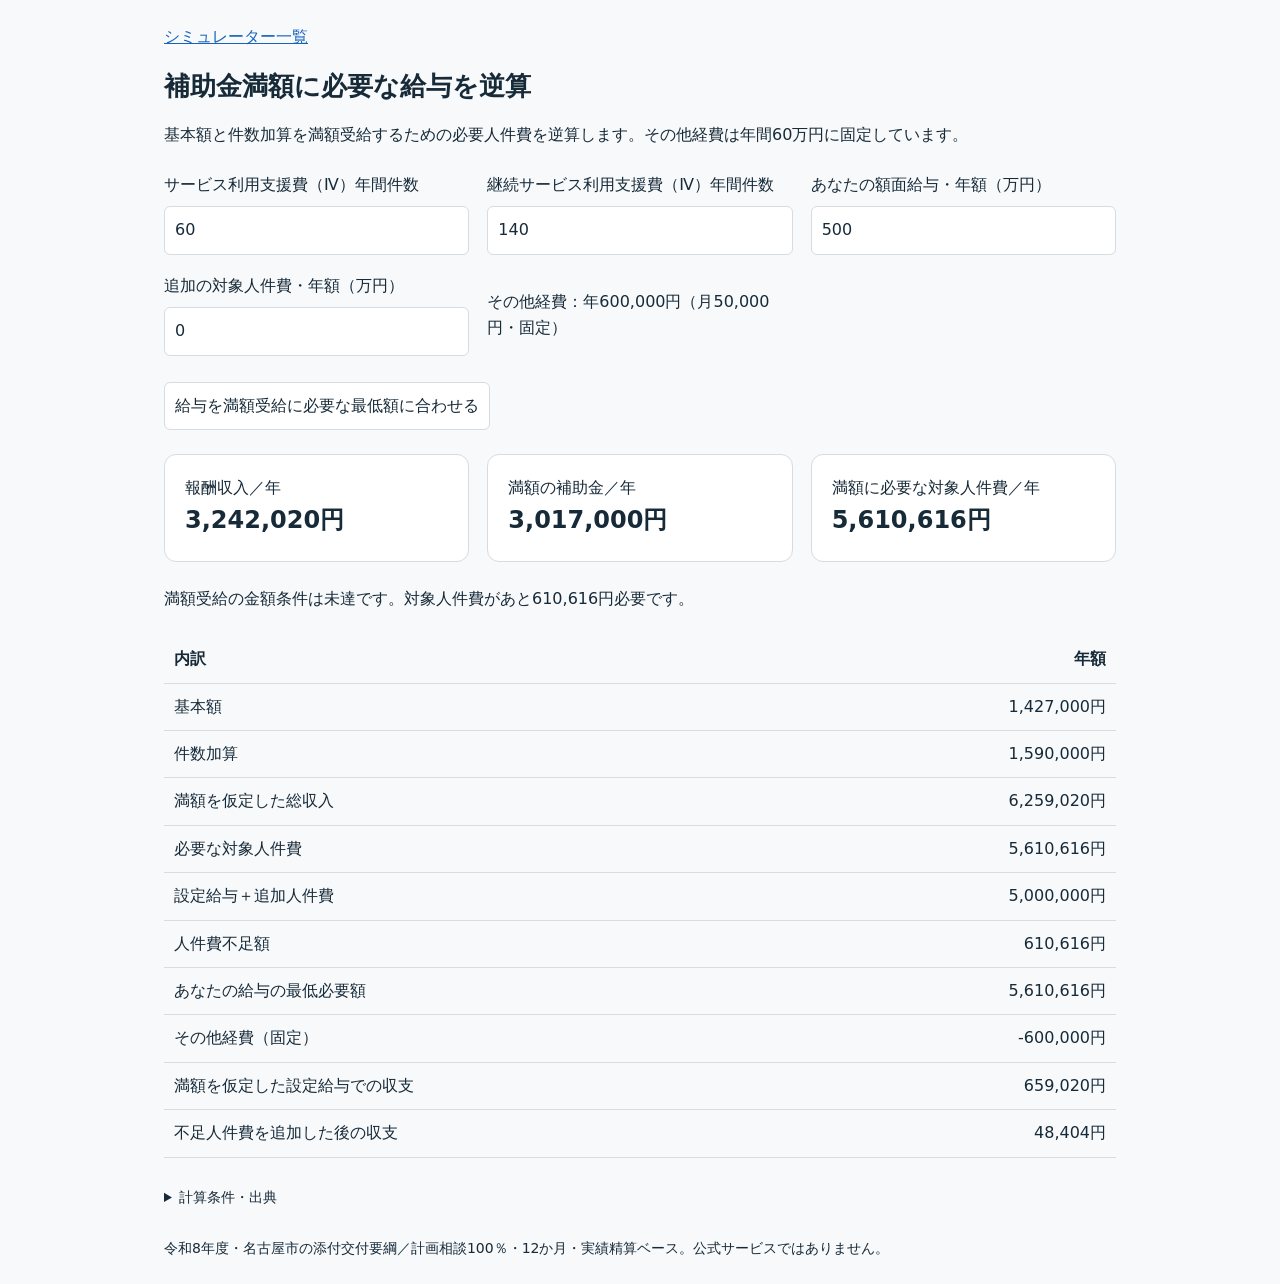
==== full-subsidy.html @ 44cfc891 "Organize three consultation simulators with a shared index and verified charts" ====
<!doctype html><html lang="ja"><meta charset="utf-8"><meta name="viewport" content="width=device-width, initial-scale=1"><title>補助金満額に必要な給与を逆算｜計画相談支援シミュレーター</title><link rel="stylesheet" href="styles.css"><body data-mode="full-subsidy"><main><nav><a href="index.html">シミュレーター一覧</a></nav><h1>補助金満額に必要な給与を逆算</h1><p>基本額と件数加算を満額受給するための必要人件費を逆算します。その他経費は年間60万円に固定しています。</p><div class="controls"><label>サービス利用支援費（Ⅳ）年間件数<input data-key="plans" type="number" min="0" max="10000" step="1" value="60" required></label><label>継続サービス利用支援費（Ⅳ）年間件数<input data-key="monitor" type="number" min="0" max="10000" step="1" value="140" required></label><label>あなたの額面給与・年額（万円）<input data-key="salary" type="number" min="0" max="10000" step="0.0001" value="500" required></label><label>追加の対象人件費・年額（万円）<input data-key="extra" type="number" min="0" max="10000" step="0.0001" value="0" required></label><p>その他経費：年600,000円（月50,000円・固定）</p></div><button id="fit" type="button">給与を満額受給に必要な最低額に合わせる</button><p id="error" role="alert"></p><section id="results" class="stats" aria-live="polite"></section><p id="status" aria-live="polite"></p><table><thead><tr><th>内訳</th><th>年額</th></tr></thead><tbody id="rows"></tbody></table><details><summary>計算条件・出典</summary><p>報酬＝18,224円×サービス利用支援件数＋15,347円×継続サービス利用支援件数。その他の報酬加算・減算、寄付金等は含みません。</p><p>補助基準額＝1,427,000円＋（計画案件数－30件）×53,000円。12か月営業で計画案30件未満は補助金0円。</p><p>補助金＝補助基準額と「対象人件費－報酬の80％（円未満切捨て）」の少ない方（下限0円）。満額受給に必要な対象人件費＝補助基準額＋報酬の80％（円未満切捨て）。</p><p>サービス利用支援件数が名古屋市の対象計画案件数と一致し、入力給与が全額補助対象である前提です。法人・指定・配置等の要件は別途必要です。初指定年度の当初申請は基本額のみで、件数加算は実績精算を前提としています。</p><p>出典：名古屋市障害児・者相談支援事業補助金交付要綱（令和8年4月1日施行）第4・5・11条、別表1／令和8年度申請書 別紙1－2／交付申請に係る留意点 別紙3。</p></details><footer>令和8年度・名古屋市の添付交付要綱／計画相談100％・12か月・実績精算ベース。公式サービスではありません。</footer></main><script src="app.js"></script></body></html>
---- styles.css ----
:root{color-scheme:light dark;--bg:light-dark(#f7f9fb,#15191e);--fg:light-dark(#172a38,#e8edf3);--card:light-dark(#fff,#202831);--line:light-dark(#d4dce4,#45515f);--grant:light-dark(#1763bb,#7bbaff);--balance:light-dark(#9d3c17,#ffac7c)}*{box-sizing:border-box}body{margin:0;background:var(--bg);color:var(--fg);font:16px/1.65 system-ui,sans-serif}main{max-width:1000px;margin:auto;padding:24px}h1{font-size:26px;line-height:1.4}h2{font-size:20px}a{color:var(--grant)}.menu,.controls,.stats{display:grid;grid-template-columns:repeat(auto-fit,minmax(min(100%,240px),1fr));gap:18px;margin:24px 0}.tile,.stat{background:var(--card);border:1px solid var(--line);border-radius:12px;padding:20px}.tile{text-decoration:none;color:var(--fg)}.tile:hover{border-color:var(--grant)}.stat strong{display:block;font-size:24px;font-weight:600;font-variant-numeric:tabular-nums}label{display:flex;flex-direction:column;gap:8px}input,button{font:inherit;color:var(--fg);background:var(--card);border:1px solid var(--line);border-radius:6px;padding:10px;width:100%}button{width:auto;cursor:pointer}input:focus,button:focus,a:focus{outline:2px solid var(--grant);outline-offset:2px}table{width:100%;border-collapse:collapse;margin:24px 0}td,th{padding:10px;border-bottom:1px solid var(--line);text-align:left}td:last-child,th:last-child{text-align:right;font-variant-numeric:tabular-nums}footer,details{margin-top:28px;font-size:14px}summary{cursor:pointer}#error{color:light-dark(#b02626,#ff9e9e)}.legend{display:flex;gap:20px;flex-wrap:wrap}.grant{color:var(--grant)}.balance{color:var(--balance)}#chart{display:block;width:100%;height:360px;touch-action:pan-y}#chart text{fill:var(--fg);font-size:12px}#chart-detail{min-height:54px;font-variant-numeric:tabular-nums}@media(max-width:480px){main{padding:14px}h1{font-size:22px}.stats{gap:10px}.stat{padding:12px}}
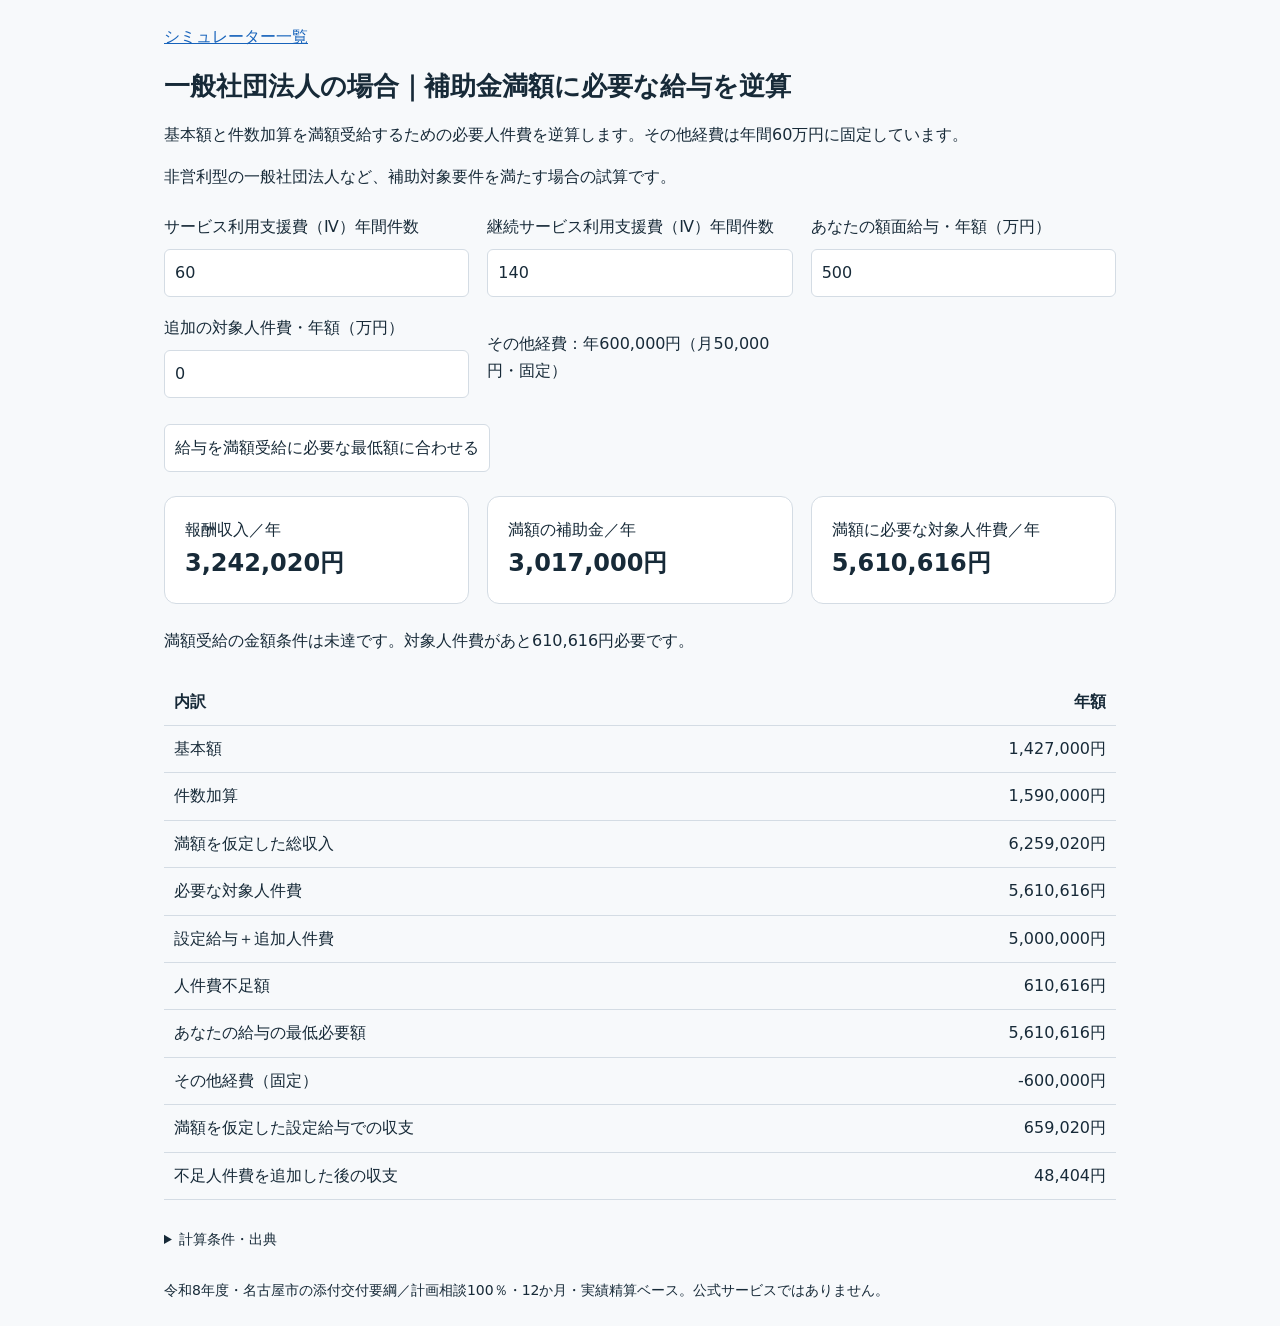
==== commit 70e61127: "Add corporation revenue calculator and label association simulators" ====
--- a/full-subsidy.html
+++ b/full-subsidy.html
@@ -1 +1 @@
-<!doctype html><html lang="ja"><meta charset="utf-8"><meta name="viewport" content="width=device-width, initial-scale=1"><title>補助金満額に必要な給与を逆算｜計画相談支援シミュレーター</title><link rel="stylesheet" href="styles.css"><body data-mode="full-subsidy"><main><nav><a href="index.html">シミュレーター一覧</a></nav><h1>補助金満額に必要な給与を逆算</h1><p>基本額と件数加算を満額受給するための必要人件費を逆算します。その他経費は年間60万円に固定しています。</p><div class="controls"><label>サービス利用支援費（Ⅳ）年間件数<input data-key="plans" type="number" min="0" max="10000" step="1" value="60" required></label><label>継続サービス利用支援費（Ⅳ）年間件数<input data-key="monitor" type="number" min="0" max="10000" step="1" value="140" required></label><label>あなたの額面給与・年額（万円）<input data-key="salary" type="number" min="0" max="10000" step="0.0001" value="500" required></label><label>追加の対象人件費・年額（万円）<input data-key="extra" type="number" min="0" max="10000" step="0.0001" value="0" required></label><p>その他経費：年600,000円（月50,000円・固定）</p></div><button id="fit" type="button">給与を満額受給に必要な最低額に合わせる</button><p id="error" role="alert"></p><section id="results" class="stats" aria-live="polite"></section><p id="status" aria-live="polite"></p><table><thead><tr><th>内訳</th><th>年額</th></tr></thead><tbody id="rows"></tbody></table><details><summary>計算条件・出典</summary><p>報酬＝18,224円×サービス利用支援件数＋15,347円×継続サービス利用支援件数。その他の報酬加算・減算、寄付金等は含みません。</p><p>補助基準額＝1,427,000円＋（計画案件数－30件）×53,000円。12か月営業で計画案30件未満は補助金0円。</p><p>補助金＝補助基準額と「対象人件費－報酬の80％（円未満切捨て）」の少ない方（下限0円）。満額受給に必要な対象人件費＝補助基準額＋報酬の80％（円未満切捨て）。</p><p>サービス利用支援件数が名古屋市の対象計画案件数と一致し、入力給与が全額補助対象である前提です。法人・指定・配置等の要件は別途必要です。初指定年度の当初申請は基本額のみで、件数加算は実績精算を前提としています。</p><p>出典：名古屋市障害児・者相談支援事業補助金交付要綱（令和8年4月1日施行）第4・5・11条、別表1／令和8年度申請書 別紙1－2／交付申請に係る留意点 別紙3。</p></details><footer>令和8年度・名古屋市の添付交付要綱／計画相談100％・12か月・実績精算ベース。公式サービスではありません。</footer></main><script src="app.js"></script></body></html>+<!doctype html><html lang="ja"><meta charset="utf-8"><meta name="viewport" content="width=device-width, initial-scale=1"><title>一般社団法人の場合｜補助金満額に必要な給与を逆算｜計画相談支援シミュレーター</title><link rel="stylesheet" href="styles.css"><body data-mode="full-subsidy"><main><nav><a href="index.html">シミュレーター一覧</a></nav><h1>一般社団法人の場合｜補助金満額に必要な給与を逆算</h1><p>基本額と件数加算を満額受給するための必要人件費を逆算します。その他経費は年間60万円に固定しています。</p><p>非営利型の一般社団法人など、補助対象要件を満たす場合の試算です。</p><div class="controls"><label>サービス利用支援費（Ⅳ）年間件数<input data-key="plans" type="number" min="0" max="10000" step="1" value="60" required></label><label>継続サービス利用支援費（Ⅳ）年間件数<input data-key="monitor" type="number" min="0" max="10000" step="1" value="140" required></label><label>あなたの額面給与・年額（万円）<input data-key="salary" type="number" min="0" max="10000" step="0.0001" value="500" required></label><label>追加の対象人件費・年額（万円）<input data-key="extra" type="number" min="0" max="10000" step="0.0001" value="0" required></label><p>その他経費：年600,000円（月50,000円・固定）</p></div><button id="fit" type="button">給与を満額受給に必要な最低額に合わせる</button><p id="error" role="alert"></p><section id="results" class="stats" aria-live="polite"></section><p id="status" aria-live="polite"></p><table><thead><tr><th>内訳</th><th>年額</th></tr></thead><tbody id="rows"></tbody></table><details><summary>計算条件・出典</summary><p>報酬＝18,224円×サービス利用支援件数＋15,347円×継続サービス利用支援件数。その他の報酬加算・減算、寄付金等は含みません。</p><p>補助基準額＝1,427,000円＋（計画案件数－30件）×53,000円。12か月営業で計画案30件未満は補助金0円。</p><p>補助金＝補助基準額と「対象人件費－報酬の80％（円未満切捨て）」の少ない方（下限0円）。満額受給に必要な対象人件費＝補助基準額＋報酬の80％（円未満切捨て）。</p><p>サービス利用支援件数が名古屋市の対象計画案件数と一致し、入力給与が全額補助対象である前提です。法人・指定・配置等の要件は別途必要です。初指定年度の当初申請は基本額のみで、件数加算は実績精算を前提としています。</p><p>出典：名古屋市障害児・者相談支援事業補助金交付要綱（令和8年4月1日施行）第4・5・11条、別表1／令和8年度申請書 別紙1－2／交付申請に係る留意点 別紙3。</p></details><footer>令和8年度・名古屋市の添付交付要綱／計画相談100％・12か月・実績精算ベース。公式サービスではありません。</footer></main><script src="app.js"></script></body></html>
